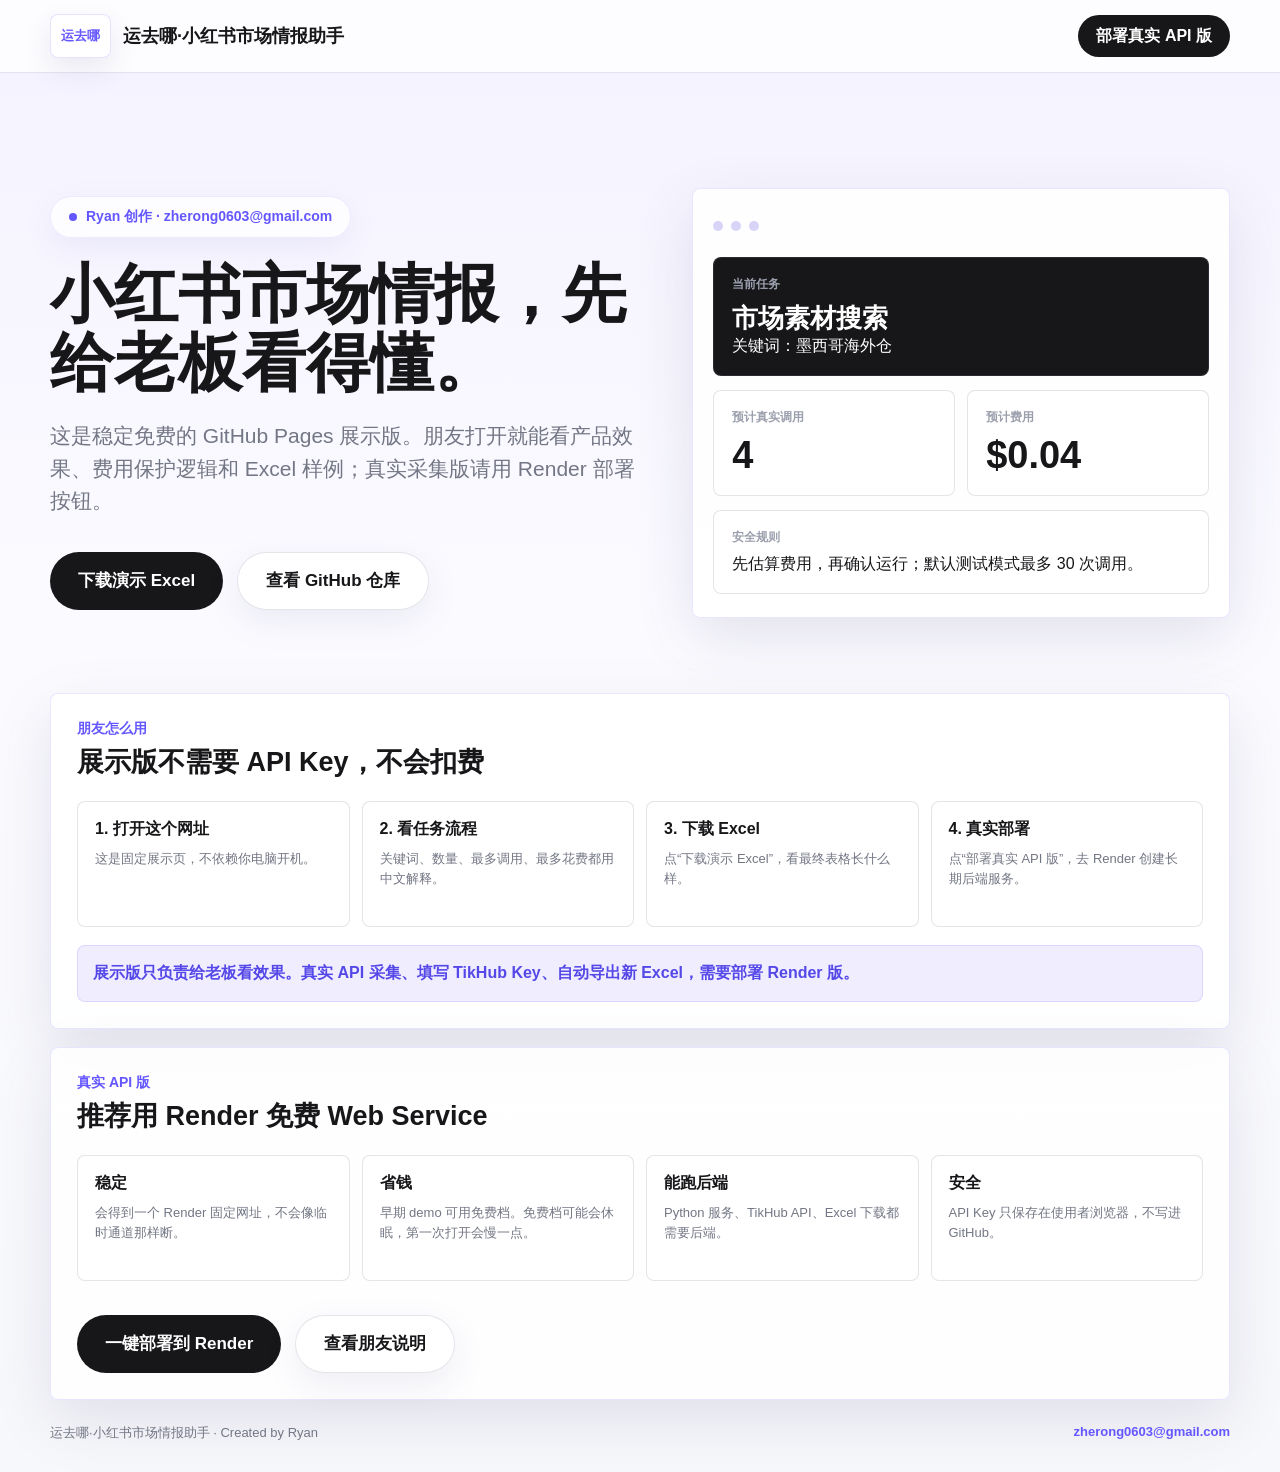
==== docs/index.html @ b6584b1d "Add stable GitHub Pages demo" ====
<!doctype html>
<html lang="zh-CN">
<head>
  <meta charset="utf-8">
  <meta name="viewport" content="width=device-width, initial-scale=1">
  <title>运去哪·小红书市场情报助手</title>
  <style>
    :root {
      color-scheme: light;
      --ink: #17171a;
      --muted: #737684;
      --line: rgba(120, 123, 145, 0.2);
      --violet: #6557ff;
      --violet-soft: #f0edff;
      --paper: #f7f6ff;
    }

    * {
      box-sizing: border-box;
    }

    body {
      margin: 0;
      min-height: 100vh;
      color: var(--ink);
      font-family: -apple-system, BlinkMacSystemFont, "SF Pro Text", "PingFang SC", "Microsoft YaHei", sans-serif;
      background: linear-gradient(180deg, #f4f2ff 0%, #fbfbff 44%, #f7f8fb 100%);
    }

    .nav {
      position: sticky;
      top: 0;
      z-index: 5;
      border-bottom: 1px solid rgba(210, 210, 226, 0.6);
      background: rgba(255, 255, 255, 0.78);
      backdrop-filter: blur(22px);
    }

    .nav-inner,
    main,
    footer {
      width: min(1180px, calc(100vw - 36px));
      margin: 0 auto;
    }

    .nav-inner {
      min-height: 72px;
      display: flex;
      align-items: center;
      justify-content: space-between;
      gap: 18px;
    }

    .brand {
      display: inline-flex;
      align-items: center;
      gap: 12px;
      font-size: 18px;
      font-weight: 850;
    }

    .brand-mark {
      min-width: 58px;
      min-height: 44px;
      display: inline-flex;
      align-items: center;
      justify-content: center;
      padding: 0 10px;
      border: 1px solid rgba(117, 103, 255, 0.18);
      border-radius: 8px;
      background: #fff;
      color: var(--violet);
      font-size: 13px;
      font-weight: 900;
      box-shadow: 0 12px 28px rgba(64, 54, 130, 0.1);
    }

    a {
      color: inherit;
      text-decoration: none;
    }

    .nav a {
      min-height: 42px;
      display: inline-flex;
      align-items: center;
      padding: 0 18px;
      border-radius: 999px;
      background: var(--ink);
      color: #fff;
      font-weight: 850;
    }

    .hero {
      min-height: 620px;
      padding: 86px 0 46px;
      display: grid;
      grid-template-columns: minmax(0, 1.05fr) minmax(360px, 0.95fr);
      align-items: center;
      gap: 48px;
    }

    .badge {
      display: inline-flex;
      align-items: center;
      gap: 9px;
      min-height: 42px;
      padding: 0 18px;
      margin-bottom: 22px;
      border: 1px solid rgba(117, 103, 255, 0.12);
      border-radius: 999px;
      background: rgba(255, 255, 255, 0.72);
      color: var(--violet);
      font-size: 14px;
      font-weight: 850;
      box-shadow: 0 10px 30px rgba(84, 76, 180, 0.08);
    }

    .badge span {
      width: 8px;
      height: 8px;
      border-radius: 50%;
      background: var(--violet);
    }

    h1,
    h2,
    p {
      margin: 0;
    }

    h1 {
      max-width: 760px;
      font-size: 64px;
      line-height: 1.08;
      font-weight: 900;
      letter-spacing: 0;
    }

    h2 {
      font-size: 27px;
      line-height: 1.18;
      font-weight: 850;
    }

    .copy {
      max-width: 710px;
      margin-top: 22px;
      color: var(--muted);
      font-size: 21px;
      line-height: 1.55;
    }

    .actions {
      display: flex;
      flex-wrap: wrap;
      gap: 14px;
      margin-top: 34px;
    }

    .primary,
    .secondary {
      min-height: 58px;
      display: inline-flex;
      align-items: center;
      justify-content: center;
      gap: 10px;
      padding: 0 28px;
      border-radius: 999px;
      font-size: 17px;
      font-weight: 850;
    }

    .primary {
      background: var(--ink);
      color: #fff;
    }

    .secondary {
      border: 1px solid var(--line);
      background: rgba(255, 255, 255, 0.84);
      box-shadow: 0 12px 36px rgba(54, 49, 110, 0.08);
    }

    .preview,
    .panel {
      border: 1px solid rgba(117, 103, 255, 0.16);
      border-radius: 8px;
      background: rgba(255, 255, 255, 0.84);
      box-shadow: 0 20px 60px rgba(54, 49, 110, 0.12);
    }

    .preview {
      min-height: 430px;
      padding: 20px;
      overflow: hidden;
    }

    .dots {
      height: 34px;
      display: flex;
      align-items: center;
      gap: 8px;
    }

    .dots span {
      width: 10px;
      height: 10px;
      border-radius: 50%;
      background: #d7d4f7;
    }

    .preview-card {
      margin-top: 14px;
      padding: 18px;
      border: 1px solid var(--line);
      border-radius: 8px;
      background: rgba(255, 255, 255, 0.86);
    }

    .preview-card.dark {
      background: #17171a;
      color: #fff;
    }

    .preview-card small,
    .stat small {
      display: block;
      margin-bottom: 8px;
      color: #9ca0ad;
      font-size: 12px;
      font-weight: 800;
    }

    .preview-card strong {
      display: block;
      font-size: 26px;
    }

    .stat-grid,
    .quick-grid {
      display: grid;
      gap: 12px;
    }

    .stat-grid {
      grid-template-columns: repeat(2, minmax(0, 1fr));
      margin-top: 14px;
    }

    .stat {
      padding: 18px;
      border: 1px solid var(--line);
      border-radius: 8px;
      background: rgba(255, 255, 255, 0.86);
    }

    .stat strong {
      font-size: 38px;
    }

    .panel {
      padding: 26px;
      margin-bottom: 18px;
    }

    .eyebrow {
      margin-bottom: 9px;
      color: var(--violet);
      font-size: 14px;
      font-weight: 850;
    }

    .quick-grid {
      grid-template-columns: repeat(4, minmax(0, 1fr));
      margin-top: 22px;
    }

    .quick-grid > div {
      min-height: 126px;
      padding: 17px;
      border: 1px solid var(--line);
      border-radius: 8px;
      background: rgba(255, 255, 255, 0.72);
    }

    .quick-grid strong {
      display: block;
      font-size: 16px;
    }

    .quick-grid p {
      margin-top: 9px;
      color: var(--muted);
      font-size: 13px;
      line-height: 1.55;
    }

    .note {
      margin-top: 18px;
      padding: 15px;
      border: 1px solid rgba(116, 103, 255, 0.16);
      border-radius: 8px;
      background: var(--violet-soft);
      color: #5548e8;
      font-weight: 750;
      line-height: 1.55;
    }

    footer {
      margin: 24px auto 30px;
      display: flex;
      justify-content: space-between;
      gap: 16px;
      color: var(--muted);
      font-size: 13px;
    }

    footer a {
      color: var(--violet);
      font-weight: 850;
    }

    @media (max-width: 980px) {
      .hero {
        grid-template-columns: 1fr;
        min-height: auto;
        padding-top: 58px;
      }

      .quick-grid {
        grid-template-columns: repeat(2, minmax(0, 1fr));
      }
    }

    @media (max-width: 620px) {
      .nav-inner,
      main,
      footer {
        width: calc(100vw - 24px);
      }

      .brand span:last-child {
        display: none;
      }

      h1 {
        font-size: 42px;
      }

      .copy {
        font-size: 17px;
      }

      .quick-grid,
      .stat-grid {
        grid-template-columns: 1fr;
      }

      .actions,
      footer {
        flex-direction: column;
        align-items: stretch;
      }

      .primary,
      .secondary {
        width: 100%;
      }
    }
  </style>
</head>
<body>
  <nav class="nav">
    <div class="nav-inner">
      <div class="brand">
        <span class="brand-mark">运去哪</span>
        <span>运去哪·小红书市场情报助手</span>
      </div>
      <a href="https://render.com/deploy?repo=https://github.com/zherong0603-web/yqn-xhs-intel">部署真实 API 版</a>
    </div>
  </nav>

  <main>
    <section class="hero">
      <div>
        <p class="badge"><span></span> Ryan 创作 · zherong0603@gmail.com</p>
        <h1>小红书市场情报，先给老板看得懂。</h1>
        <p class="copy">这是稳定免费的 GitHub Pages 展示版。朋友打开就能看产品效果、费用保护逻辑和 Excel 样例；真实采集版请用 Render 部署按钮。</p>
        <div class="actions">
          <a class="primary" href="assets/运去哪_小红书市场情报_墨西哥海外仓_演示.xlsx">下载演示 Excel</a>
          <a class="secondary" href="https://github.com/zherong0603-web/yqn-xhs-intel">查看 GitHub 仓库</a>
        </div>
      </div>

      <div class="preview" aria-label="演示预览">
        <div class="dots"><span></span><span></span><span></span></div>
        <div class="preview-card dark">
          <small>当前任务</small>
          <strong>市场素材搜索</strong>
          <p>关键词：墨西哥海外仓</p>
        </div>
        <div class="stat-grid">
          <div class="stat">
            <small>预计真实调用</small>
            <strong>4</strong>
          </div>
          <div class="stat">
            <small>预计费用</small>
            <strong>$0.04</strong>
          </div>
        </div>
        <div class="preview-card">
          <small>安全规则</small>
          <p>先估算费用，再确认运行；默认测试模式最多 30 次调用。</p>
        </div>
      </div>
    </section>

    <section class="panel">
      <p class="eyebrow">朋友怎么用</p>
      <h2>展示版不需要 API Key，不会扣费</h2>
      <div class="quick-grid">
        <div>
          <strong>1. 打开这个网址</strong>
          <p>这是固定展示页，不依赖你电脑开机。</p>
        </div>
        <div>
          <strong>2. 看任务流程</strong>
          <p>关键词、数量、最多调用、最多花费都用中文解释。</p>
        </div>
        <div>
          <strong>3. 下载 Excel</strong>
          <p>点“下载演示 Excel”，看最终表格长什么样。</p>
        </div>
        <div>
          <strong>4. 真实部署</strong>
          <p>点“部署真实 API 版”，去 Render 创建长期后端服务。</p>
        </div>
      </div>
      <div class="note">展示版只负责给老板看效果。真实 API 采集、填写 TikHub Key、自动导出新 Excel，需要部署 Render 版。</div>
    </section>

    <section class="panel">
      <p class="eyebrow">真实 API 版</p>
      <h2>推荐用 Render 免费 Web Service</h2>
      <div class="quick-grid">
        <div>
          <strong>稳定</strong>
          <p>会得到一个 Render 固定网址，不会像临时通道那样断。</p>
        </div>
        <div>
          <strong>省钱</strong>
          <p>早期 demo 可用免费档。免费档可能会休眠，第一次打开会慢一点。</p>
        </div>
        <div>
          <strong>能跑后端</strong>
          <p>Python 服务、TikHub API、Excel 下载都需要后端。</p>
        </div>
        <div>
          <strong>安全</strong>
          <p>API Key 只保存在使用者浏览器，不写进 GitHub。</p>
        </div>
      </div>
      <div class="actions">
        <a class="primary" href="https://render.com/deploy?repo=https://github.com/zherong0603-web/yqn-xhs-intel">一键部署到 Render</a>
        <a class="secondary" href="朋友分享与简单使用说明.md">查看朋友说明</a>
      </div>
    </section>
  </main>

  <footer>
    <span>运去哪·小红书市场情报助手 · Created by Ryan</span>
    <a href="mailto:zherong0603@gmail.com">zherong0603@gmail.com</a>
  </footer>
</body>
</html>
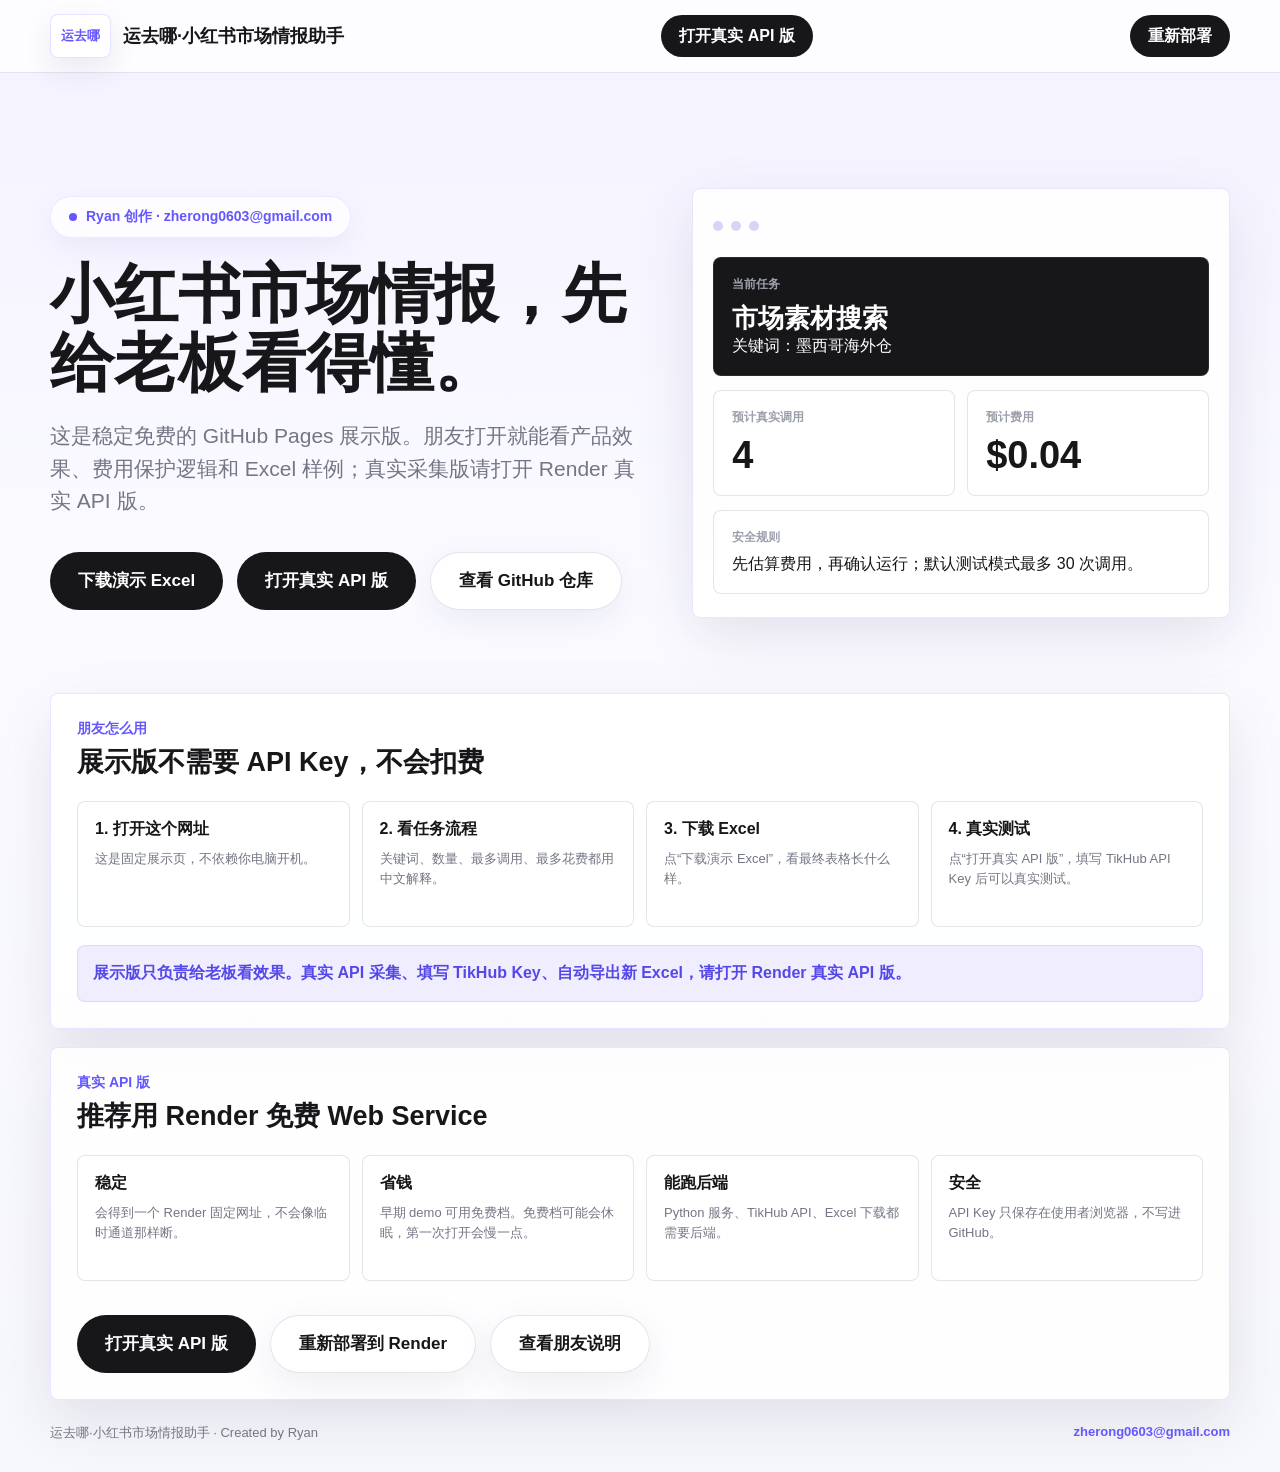
==== commit db706728: "Document live Render deployment" ====
--- a/docs/index.html
+++ b/docs/index.html
@@ -377,7 +377,8 @@
         <span class="brand-mark">运去哪</span>
         <span>运去哪·小红书市场情报助手</span>
       </div>
-      <a href="https://render.com/deploy?repo=https://github.com/zherong0603-web/yqn-xhs-intel">部署真实 API 版</a>
+      <a href="https://yqn-xhs-intel.onrender.com/">打开真实 API 版</a>
+      <a href="https://render.com/deploy?repo=https://github.com/zherong0603-web/yqn-xhs-intel">重新部署</a>
     </div>
   </nav>
 
@@ -386,9 +387,10 @@
       <div>
         <p class="badge"><span></span> Ryan 创作 · zherong0603@gmail.com</p>
         <h1>小红书市场情报，先给老板看得懂。</h1>
-        <p class="copy">这是稳定免费的 GitHub Pages 展示版。朋友打开就能看产品效果、费用保护逻辑和 Excel 样例；真实采集版请用 Render 部署按钮。</p>
+        <p class="copy">这是稳定免费的 GitHub Pages 展示版。朋友打开就能看产品效果、费用保护逻辑和 Excel 样例；真实采集版请打开 Render 真实 API 版。</p>
         <div class="actions">
           <a class="primary" href="assets/运去哪_小红书市场情报_墨西哥海外仓_演示.xlsx">下载演示 Excel</a>
+          <a class="primary" href="https://yqn-xhs-intel.onrender.com/">打开真实 API 版</a>
           <a class="secondary" href="https://github.com/zherong0603-web/yqn-xhs-intel">查看 GitHub 仓库</a>
         </div>
       </div>
@@ -434,11 +436,11 @@
           <p>点“下载演示 Excel”，看最终表格长什么样。</p>
         </div>
         <div>
-          <strong>4. 真实部署</strong>
-          <p>点“部署真实 API 版”，去 Render 创建长期后端服务。</p>
-        </div>
-      </div>
-      <div class="note">展示版只负责给老板看效果。真实 API 采集、填写 TikHub Key、自动导出新 Excel，需要部署 Render 版。</div>
+          <strong>4. 真实测试</strong>
+          <p>点“打开真实 API 版”，填写 TikHub API Key 后可以真实测试。</p>
+        </div>
+      </div>
+      <div class="note">展示版只负责给老板看效果。真实 API 采集、填写 TikHub Key、自动导出新 Excel，请打开 Render 真实 API 版。</div>
     </section>
 
     <section class="panel">
@@ -463,7 +465,8 @@
         </div>
       </div>
       <div class="actions">
-        <a class="primary" href="https://render.com/deploy?repo=https://github.com/zherong0603-web/yqn-xhs-intel">一键部署到 Render</a>
+        <a class="primary" href="https://yqn-xhs-intel.onrender.com/">打开真实 API 版</a>
+        <a class="secondary" href="https://render.com/deploy?repo=https://github.com/zherong0603-web/yqn-xhs-intel">重新部署到 Render</a>
         <a class="secondary" href="朋友分享与简单使用说明.md">查看朋友说明</a>
       </div>
     </section>
